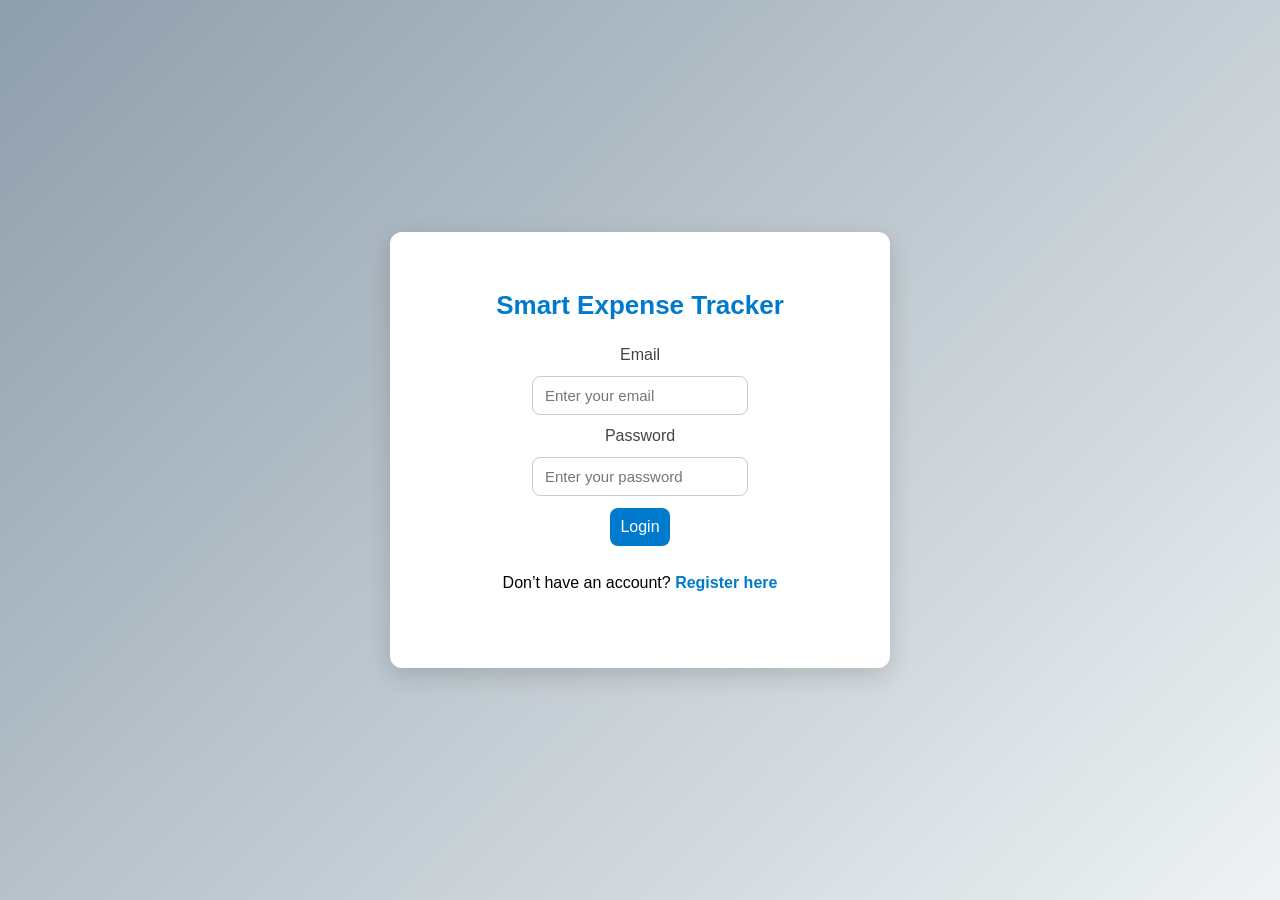
==== frontend/index.html @ 4f6f2b1f "Add completed frontend (dashboard, login, register, charts, and styles)" ====
﻿<!DOCTYPE html>
<html lang="en">
  <head>
    <meta charset="UTF-8" />
    <meta name="viewport" content="width=device-width, initial-scale=1.0" />
    <title>Smart Expense Tracker - Login</title>

    <!-- Link to shared stylesheet for authentication and layout styling -->
    <link rel="stylesheet" href="style.css" />
  </head>

  <body class="auth-body">
    <!-- ================= LOGIN PAGE CONTAINER ================= -->
    <div class="auth-container">
      <!-- App title -->
      <h1>Smart Expense Tracker</h1>

      <!-- ===== LOGIN FORM ===== -->
      <form id="login-form">
        <!-- Email field -->
        <label for="email">Email</label>
        <input 
          type="email" 
          id="email" 
          placeholder="Enter your email" 
          required 
        />

        <!-- Password field -->
        <label for="password">Password</label>
        <input 
          type="password" 
          id="password" 
          placeholder="Enter your password" 
          required 
        />

        <!-- Submit button for login -->
        <button type="submit" class="btn-primary">Login</button>

        <!-- Link to registration page -->
        <p>
          Don’t have an account?
          <a href="register.html" class="link-register">Register here</a>
        </p>
      </form>
    </div>
  </body>
</html>
---- frontend/style.css ----
﻿/* =======================================================
   SMART EXPENSE TRACKER — MAIN STYLESHEET
   Author: Pukar Adhikari (Frontend Developer / Tester)
   Description:
   Defines all visual styles for login, registration,
   dashboard layout, tables, buttons, and responsive design.
======================================================= */

/* ======= GLOBAL STYLES ======= */
/* Set base font, page background gradient, and flex layout */
body {
  font-family: "Segoe UI", Roboto, Helvetica, Arial, sans-serif;
  background: linear-gradient(135deg, #eef2f3, #8e9eab);
  margin: 0;
  padding: 0;
  min-height: 100vh;
  display: flex;
  flex-direction: column;
  align-items: center;
}

/* ======= HEADER ======= */
/* Styles header background, title, and navigation links */
header {
  background-color: #007acc;
  color: white;
  width: 100%;
  padding: 25px 0;
  text-align: center;
  box-shadow: 0 2px 8px rgba(0, 0, 0, 0.15);
}

header h1 {
  margin: 0;
  font-size: 28px;
  letter-spacing: 1px;
}

/* Logout link in header */
header nav a {
  display: inline-block;
  margin-top: 10px;
  color: white;
  text-decoration: none;
  font-weight: bold;
  transition: 0.3s;
}

header nav a:hover {
  color: #ffd166; /* gold hover accent */
}

/* ======= MAIN CONTENT ======= */
/* Core dashboard container */
main {
  background: white;
  width: 90%;
  max-width: 800px;
  margin-top: 40px;
  padding: 30px 40px;
  border-radius: 12px;
  box-shadow: 0 5px 20px rgba(0, 0, 0, 0.1);
}

/* ======= SECTION TITLES ======= */
h2 {
  color: #007acc;
  border-bottom: 2px solid #eee;
  padding-bottom: 8px;
  margin-bottom: 15px;
}

/* ======= FORM ======= */
/* Layout for add expense form */
form {
  display: flex;
  flex-wrap: wrap;
  gap: 10px;
  align-items: center;
  margin-bottom: 20px;
}

/* Input styles for text and numeric fields */
input[type="text"],
input[type="number"] {
  flex: 1;
  min-width: 180px;
  padding: 10px;
  border: 1px solid #ccc;
  border-radius: 8px;
  font-size: 14px;
  transition: 0.2s;
}

/* Focus effect for input fields */
input[type="text"]:focus,
input[type="number"]:focus {
  outline: none;
  border-color: #007acc;
  box-shadow: 0 0 5px rgba(0, 122, 204, 0.5);
}

/* Standard button styles */
button {
  background-color: #007acc;
  color: white;
  border: none;
  padding: 10px 16px;
  border-radius: 8px;
  font-size: 15px;
  cursor: pointer;
  transition: background-color 0.2s;
}

button:hover {
  background-color: #005ea1;
}

/* ======= TABLE ======= */
/* Expense table layout */
table {
  width: 100%;
  border-collapse: collapse;
  margin-top: 15px;
  border: 2px solid #ccc;
  box-shadow: 0 2px 5px rgba(0, 0, 0, 0.05);
}

/* Table header styling */
thead {
  background-color: #007acc;
  color: white;
}

/* Table cells */
th, td {
  padding: 12px 10px;
  text-align: left;
  border: 1px solid #ccc;
  word-wrap: break-word;
  vertical-align: top;
}

/* Zebra striping and hover highlight */
tbody tr:nth-child(even) {
  background-color: #f9f9f9;
}

tbody tr:hover {
  background-color: #e6f2ff;
  transition: 0.2s;
  cursor: pointer;
}

/* ======= TOTAL ROW ======= */
/* Style for table footer showing total */
tfoot {
  background-color: #f1f1f1;
  font-weight: bold;
  font-size: 16px;
  border-top: 3px solid #007acc;
}

tfoot td {
  padding: 14px;
  text-align: right;
  color: #333;
}

/* Column width adjustments */
th:nth-child(1) td:nth-child(1) { width: 45%; }
th:nth-child(2) td:nth-child(2) { width: 25%; }
th:nth-child(3) td:nth-child(3) { width: 30%; }

/* ======= RESPONSIVE DESIGN ======= */
/* Handles various screen sizes down to mobile */

/* Small tablets and mobile adjustments */
@media (max-width: 600px) {
  main { padding: 20px; }
  form { flex-direction: column; align-items: stretch; }
  button { width: 100%; }
}

/* ======= LOGIN / REGISTER PAGE STYLES ======= */
/* Background and layout for authentication pages */
.auth-body {
  background: linear-gradient(135deg, #8e9eab, #eef2f3);
  min-height: 100vh;
  display: flex;
  justify-content: center;
  align-items: center;
  font-family: "Segoe UI", sans-serif;
}

/* Centered card container for login/register */
.auth-container {
  background: white;
  padding: 40px 50px;
  border-radius: 12px;
  box-shadow: 0 8px 25px rgba(0, 0, 0, 0.15);
  width: 100%;
  max-width: 400px;
  text-align: center;
}

/* Form headings */
.auth-container h1 {
  color: #007acc;
  margin-bottom: 25px;
  font-size: 26px;
}

/* Authentication form layout */
.auth-container form {
  display: flex;
  flex-direction: column;
  gap: 12px;
}

.auth-container label {
  text-align: left;
  color: #444;
  font-weight: 500;
}

/* Input fields for login/register */
.auth-container input {
  padding: 10px 12px;
  border: 1px solid #ccc;
  border-radius: 8px;
  font-size: 15px;
  transition: 0.2s;
}

/* Focus effect */
.auth-container input:focus {
  outline: none;
  border-color: #007acc;
  box-shadow: 0 0 5px rgba(0, 122, 204, 0.4);
}

/* Primary button styling */
.btn-primary {
  background-color: #007acc;
  color: white;
  border: none;
  padding: 10px;
  border-radius: 8px;
  cursor: pointer;
  font-size: 16px;
  transition: background 0.2s;
}

.btn-primary:hover { background-color: #005ea1; }

/* Link styling for login/register switch */
.link-register {
  color: #007acc;
  text-decoration: none;
  font-weight: 600;
}

.link-register:hover { text-decoration: underline; }

/* ======= BUTTON STYLES (Edit/Delete/Save) ======= */
.edit-btn {
  background: #ffcc00;
  color: #000;
  border: none;
  padding: 5px 10px;
  border-radius: 4px;
  cursor: pointer;
  font-size: 14px;
  margin-right: 5px;
}

.edit-btn:hover { background: #e6b800; }

.delete-btn {
  background: #ff4d4d;
  color: white;
  border: none;
  padding: 5px 10px;
  border-radius: 4px;
  cursor: pointer;
  font-size: 14px;
}

.delete-btn:hover { background: #d93636; }

/* Inline editing input styling */
.edit-input {
  width: 85%;
  padding: 5px;
  font-size: 14px;
  border: 1px solid #aaa;
  border-radius: 4px;
}

/* Save button override */
.save-btn { background:#4CAF50 !important; color:#fff !important; }

/* Inline input and select for edit mode */
td input, td select {
  width: 90%;
  padding: 5px;
  font-size: 14px;
}

/* Highlight edited row */
tr.editing { background: #fff9c4; }

/* ======= RESPONSIVE BREAKPOINTS ======= */

/* Tablets (below 900px) */
@media (max-width: 900px) {
  main { width: 95%; margin: 20px auto; padding: 15px; }
  h1 { font-size: 22px; }
  h2 { font-size: 18px; }
}

/* Smaller tablets (below 768px) */
@media (max-width: 768px) {
  form {
    flex-direction: column;
    gap: 10px;
    align-items: stretch;
  }

  form input,
  form select,
  form button {
    width: 100%;
    font-size: 16px;
  }

  table { font-size: 15px; }
  th, td { padding: 8px; }
}

/* Phones (below 500px) */
@media (max-width: 500px) {
  header { padding: 12px; }
  header h1 { font-size: 18px; margin-bottom: 5px; }
  nav a { font-size: 14px; }

  main {
    width: 100%;
    padding: 10px;
    box-sizing: border-box;
  }

  form {
    flex-direction: column;
    gap: 6px;
  }

  form input,
  form select {
    width: 100%;
    font-size: 14px;
    padding: 8px;
    border-radius: 6px;
  }

  form button {
    font-size: 15px;
    padding: 10px;
    border-radius: 6px;
  }

  /* Scrollable table for small screens */
  table {
    display: block;
    overflow-x: auto;
    white-space: nowrap;
    font-size: 14px;
    border: 1px solid #ccc;
  }

  th, td { padding: 8px; }

  /* Custom scrollbar for table */
  table::-webkit-scrollbar { height: 6px; }
  table::-webkit-scrollbar-thumb {
    background: #007acc;
    border-radius: 3px;
  }

  /* Compact action buttons */
  .edit-btn, .delete-btn {
    padding: 4px 6px;
    font-size: 13px;
    margin: 0 2px;
  }
}

/* ======= CHART & REPORT STYLES ======= */
/* Section styling for summary or charts */
#summary, #monthly {
  background: #fff;
  padding: 20px;
  border-radius: 10px;
  margin-bottom: 25px;
  box-shadow: 0 3px 6px rgba(0,0,0,0.1);
}

/* Canvas scaling for responsive Chart.js charts */
canvas {
  max-width: 100%;
  margin-top: 10px;
}

/* Secondary button (View Reports) */
.btn-secondary {
  background-color: #00bcd4;
  color: white;
  border: none;
  padding: 10px 16px;
  border-radius: 8px;
  cursor: pointer;
  font-size: 15px;
  transition: background-color 0.2s;
}

.btn-secondary:hover { background-color: #0097a7; }

/* Dropdown for selecting months in reports */
#monthFilter {
  padding: 6px 10px;
  border-radius: 6px;
  border: 1px solid #ccc;
  font-size: 15px;
  margin-left: 10px;
}
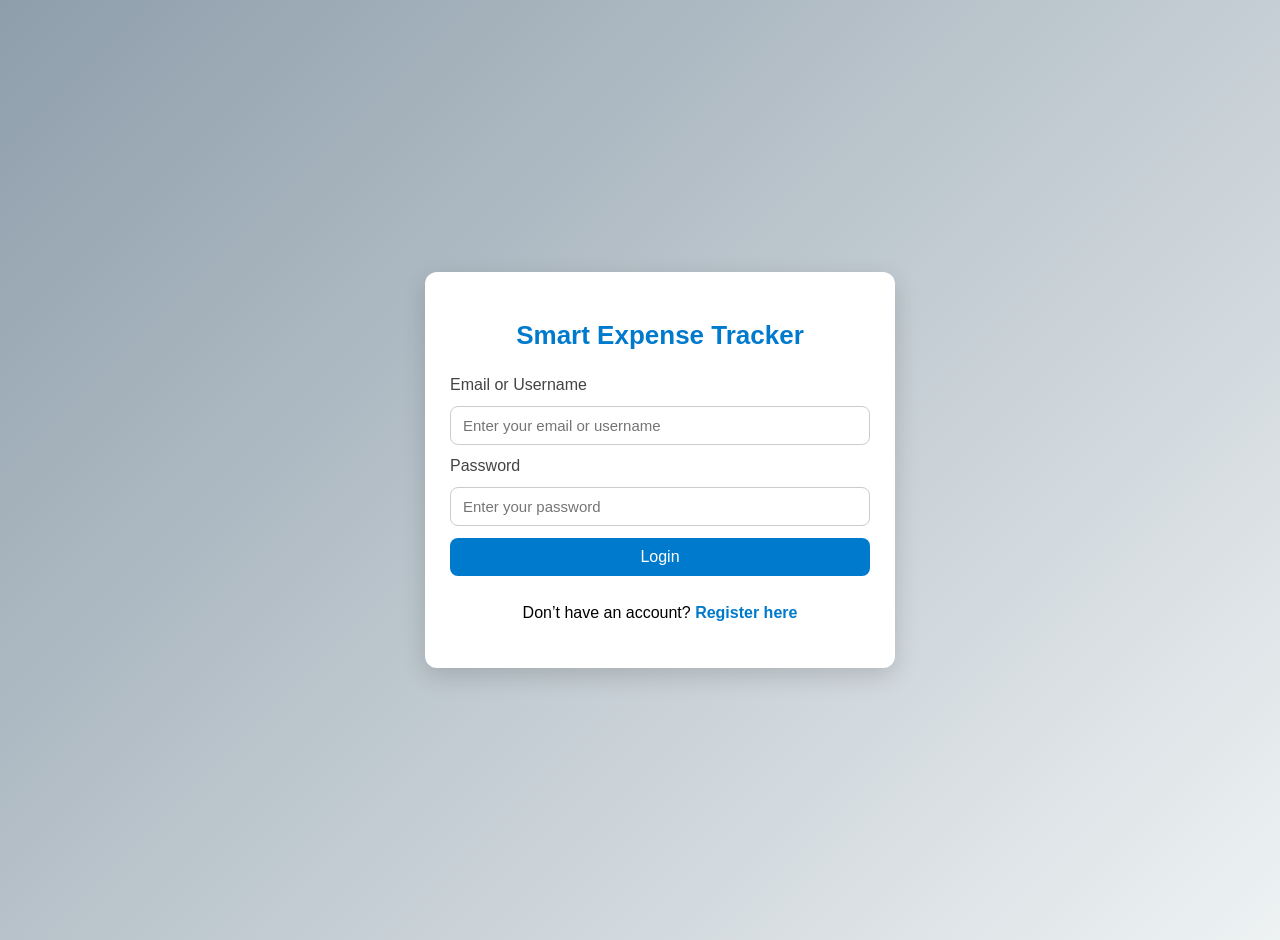
==== commit f30154f4: "# Comprehensive Commit Message ## Title (50 characters max) ``` feat: Production-ready expense track" ====
--- a/frontend/index.html
+++ b/frontend/index.html
@@ -17,12 +17,12 @@
 
       <!-- ===== LOGIN FORM ===== -->
       <form id="login-form">
-        <!-- Email field -->
-        <label for="email">Email</label>
+        <!-- Email/Username field -->
+        <label for="email">Email or Username</label>
         <input 
-          type="email" 
+          type="text" 
           id="email" 
-          placeholder="Enter your email" 
+          placeholder="Enter your email or username" 
           required 
         />
 
@@ -45,5 +45,9 @@
         </p>
       </form>
     </div>
+
+    <!-- Authentication scripts -->
+    <script src="auth.js"></script>
+    <script src="login.js"></script>
   </body>
 </html>
--- a/frontend/style.css
+++ b/frontend/style.css
@@ -14,9 +14,7 @@
   margin: 0;
   padding: 0;
   min-height: 100vh;
-  display: flex;
-  flex-direction: column;
-  align-items: center;
+  width: 100%;
 }
 
 /* ======= HEADER ======= */
@@ -54,10 +52,10 @@
 /* Core dashboard container */
 main {
   background: white;
-  width: 90%;
+  width: 95%;
   max-width: 800px;
-  margin-top: 40px;
-  padding: 30px 40px;
+  margin: 40px auto;
+  padding: 25px 30px;
   border-radius: 12px;
   box-shadow: 0 5px 20px rgba(0, 0, 0, 0.1);
 }
@@ -76,25 +74,37 @@
   display: flex;
   flex-wrap: wrap;
   gap: 10px;
-  align-items: center;
-  margin-bottom: 20px;
 }
 
 /* Input styles for text and numeric fields */
 input[type="text"],
-input[type="number"] {
+input[type="number"],
+input[type="date"],
+select {
   flex: 1;
-  min-width: 180px;
+  min-width: 160px;
   padding: 10px;
   border: 1px solid #ccc;
   border-radius: 8px;
   font-size: 14px;
-  transition: 0.2s;
+}
+
+#expense-form {
+  width: 100%;
+  display: grid;
+  grid-template-columns: repeat(auto-fit, minmax(140px, 1fr));
+  gap: 12px;
+}
+
+#expense-form button {
+  grid-column: span 1;
+  justify-self: end;
+  padding: 12px 25px;
 }
 
 /* Focus effect for input fields */
-input[type="text"]:focus,
-input[type="number"]:focus {
+input:focus,
+select:focus {
   outline: none;
   border-color: #007acc;
   box-shadow: 0 0 5px rgba(0, 122, 204, 0.5);
@@ -109,7 +119,6 @@
   border-radius: 8px;
   font-size: 15px;
   cursor: pointer;
-  transition: background-color 0.2s;
 }
 
 button:hover {
@@ -118,12 +127,15 @@
 
 /* ======= TABLE ======= */
 /* Expense table layout */
+.table-wrapper {
+  overflow-x: auto;
+  width: 100%;
+}
 table {
   width: 100%;
   border-collapse: collapse;
   margin-top: 15px;
   border: 2px solid #ccc;
-  box-shadow: 0 2px 5px rgba(0, 0, 0, 0.05);
 }
 
 /* Table header styling */
@@ -135,7 +147,6 @@
 /* Table cells */
 th, td {
   padding: 12px 10px;
-  text-align: left;
   border: 1px solid #ccc;
   word-wrap: break-word;
   vertical-align: top;
@@ -148,7 +159,6 @@
 
 tbody tr:hover {
   background-color: #e6f2ff;
-  transition: 0.2s;
   cursor: pointer;
 }
 
@@ -167,51 +177,66 @@
   color: #333;
 }
 
-/* Column width adjustments */
-th:nth-child(1) td:nth-child(1) { width: 45%; }
-th:nth-child(2) td:nth-child(2) { width: 25%; }
-th:nth-child(3) td:nth-child(3) { width: 30%; }
-
-/* ======= RESPONSIVE DESIGN ======= */
-/* Handles various screen sizes down to mobile */
-
-/* Small tablets and mobile adjustments */
-@media (max-width: 600px) {
-  main { padding: 20px; }
-  form { flex-direction: column; align-items: stretch; }
-  button { width: 100%; }
-}
-
-/* ======= LOGIN / REGISTER PAGE STYLES ======= */
-/* Background and layout for authentication pages */
+/* ======= EDIT / DELETE BUTTONS ======= */
+
+.edit-btn {
+  background: #ffcc00;
+  color: #000;
+  padding: 5px 10px;
+  border-radius: 4px;
+  cursor: pointer;
+  font-size: 14px;
+  margin-right: 5px;
+}
+
+.edit-btn:hover {
+  background: #d8b100;
+}
+
+.delete-btn {
+  background: #ff4d4d;
+  color: white;
+  padding: 5px 10px;
+  border-radius: 4px;
+  cursor: pointer;
+  font-size: 14px;
+}
+
+.delete-btn:hover {
+  background: #d93636;
+}
+
+.save-btn {
+  background: #4caf50 !important;
+  color: #fff !important;
+}
+
+/* ======= AUTH PAGES (Login / Register) ======= */
+
 .auth-body {
   background: linear-gradient(135deg, #8e9eab, #eef2f3);
   min-height: 100vh;
   display: flex;
   justify-content: center;
   align-items: center;
-  font-family: "Segoe UI", sans-serif;
-}
-
-/* Centered card container for login/register */
+  padding: 20px;
+}
+
 .auth-container {
   background: white;
-  padding: 40px 50px;
+  padding: 30px 25px;
   border-radius: 12px;
   box-shadow: 0 8px 25px rgba(0, 0, 0, 0.15);
-  width: 100%;
-  max-width: 400px;
+  width: min(95%, 420px);
   text-align: center;
 }
 
-/* Form headings */
 .auth-container h1 {
   color: #007acc;
   margin-bottom: 25px;
   font-size: 26px;
 }
 
-/* Authentication form layout */
 .auth-container form {
   display: flex;
   flex-direction: column;
@@ -224,213 +249,122 @@
   font-weight: 500;
 }
 
-/* Input fields for login/register */
 .auth-container input {
   padding: 10px 12px;
   border: 1px solid #ccc;
   border-radius: 8px;
   font-size: 15px;
-  transition: 0.2s;
-}
-
-/* Focus effect */
+}
+
 .auth-container input:focus {
-  outline: none;
   border-color: #007acc;
   box-shadow: 0 0 5px rgba(0, 122, 204, 0.4);
 }
 
-/* Primary button styling */
 .btn-primary {
   background-color: #007acc;
-  color: white;
-  border: none;
   padding: 10px;
   border-radius: 8px;
-  cursor: pointer;
   font-size: 16px;
-  transition: background 0.2s;
-}
-
-.btn-primary:hover { background-color: #005ea1; }
-
-/* Link styling for login/register switch */
+  cursor: pointer;
+}
+
+.btn-primary:hover {
+  background-color: #005ea1;
+}
+
 .link-register {
   color: #007acc;
+  font-weight: 600;
   text-decoration: none;
-  font-weight: 600;
-}
-
-.link-register:hover { text-decoration: underline; }
-
-/* ======= BUTTON STYLES (Edit/Delete/Save) ======= */
-.edit-btn {
-  background: #ffcc00;
-  color: #000;
-  border: none;
-  padding: 5px 10px;
-  border-radius: 4px;
-  cursor: pointer;
-  font-size: 14px;
-  margin-right: 5px;
-}
-
-.edit-btn:hover { background: #e6b800; }
-
-.delete-btn {
-  background: #ff4d4d;
-  color: white;
-  border: none;
-  padding: 5px 10px;
-  border-radius: 4px;
-  cursor: pointer;
-  font-size: 14px;
-}
-
-.delete-btn:hover { background: #d93636; }
-
-/* Inline editing input styling */
-.edit-input {
-  width: 85%;
-  padding: 5px;
-  font-size: 14px;
-  border: 1px solid #aaa;
-  border-radius: 4px;
-}
-
-/* Save button override */
-.save-btn { background:#4CAF50 !important; color:#fff !important; }
-
-/* Inline input and select for edit mode */
-td input, td select {
-  width: 90%;
-  padding: 5px;
-  font-size: 14px;
-}
-
-/* Highlight edited row */
-tr.editing { background: #fff9c4; }
-
-/* ======= RESPONSIVE BREAKPOINTS ======= */
-
-/* Tablets (below 900px) */
-@media (max-width: 900px) {
-  main { width: 95%; margin: 20px auto; padding: 15px; }
-  h1 { font-size: 22px; }
-  h2 { font-size: 18px; }
-}
-
-/* Smaller tablets (below 768px) */
-@media (max-width: 768px) {
-  form {
-    flex-direction: column;
-    gap: 10px;
-    align-items: stretch;
-  }
-
-  form input,
-  form select,
-  form button {
-    width: 100%;
-    font-size: 16px;
-  }
-
-  table { font-size: 15px; }
-  th, td { padding: 8px; }
-}
-
-/* Phones (below 500px) */
-@media (max-width: 500px) {
-  header { padding: 12px; }
-  header h1 { font-size: 18px; margin-bottom: 5px; }
-  nav a { font-size: 14px; }
-
-  main {
-    width: 100%;
-    padding: 10px;
-    box-sizing: border-box;
-  }
-
-  form {
-    flex-direction: column;
-    gap: 6px;
-  }
-
-  form input,
-  form select {
-    width: 100%;
-    font-size: 14px;
-    padding: 8px;
-    border-radius: 6px;
-  }
-
-  form button {
-    font-size: 15px;
-    padding: 10px;
-    border-radius: 6px;
-  }
-
-  /* Scrollable table for small screens */
-  table {
-    display: block;
-    overflow-x: auto;
-    white-space: nowrap;
-    font-size: 14px;
-    border: 1px solid #ccc;
-  }
-
-  th, td { padding: 8px; }
-
-  /* Custom scrollbar for table */
-  table::-webkit-scrollbar { height: 6px; }
-  table::-webkit-scrollbar-thumb {
-    background: #007acc;
-    border-radius: 3px;
-  }
-
-  /* Compact action buttons */
-  .edit-btn, .delete-btn {
-    padding: 4px 6px;
-    font-size: 13px;
-    margin: 0 2px;
-  }
-}
-
-/* ======= CHART & REPORT STYLES ======= */
-/* Section styling for summary or charts */
-#summary, #monthly {
+}
+
+.link-register:hover {
+  text-decoration: underline;
+}
+
+/* ======= SECONDARY BUTTON ======= */
+
+.btn-secondary {
+  background-color: #00bcd4;
+  color: white;
+  padding: 10px 16px;
+  border-radius: 8px;
+  cursor: pointer;
+  font-size: 15px;
+}
+
+.btn-secondary:hover {
+  background-color: #0097a7;
+}
+
+/* ======= CHART SECTION ======= */
+
+#summary,
+#monthly {
   background: #fff;
   padding: 20px;
   border-radius: 10px;
   margin-bottom: 25px;
-  box-shadow: 0 3px 6px rgba(0,0,0,0.1);
-}
-
-/* Canvas scaling for responsive Chart.js charts */
+  box-shadow: 0 3px 6px rgba(0, 0, 0, 0.1);
+}
+
 canvas {
   max-width: 100%;
   margin-top: 10px;
 }
 
-/* Secondary button (View Reports) */
-.btn-secondary {
-  background-color: #00bcd4;
-  color: white;
-  border: none;
-  padding: 10px 16px;
-  border-radius: 8px;
-  cursor: pointer;
-  font-size: 15px;
-  transition: background-color 0.2s;
-}
-
-.btn-secondary:hover { background-color: #0097a7; }
-
-/* Dropdown for selecting months in reports */
-#monthFilter {
-  padding: 6px 10px;
-  border-radius: 6px;
-  border: 1px solid #ccc;
-  font-size: 15px;
-  margin-left: 10px;
-}
+/* ======= RESPONSIVE BREAKPOINTS ======= */
+
+@media (max-width: 768px) {
+  form {
+    flex-direction: column;
+  }
+
+  table {
+    font-size: 14px;
+  }
+}
+
+@media (max-width: 500px) {
+  header h1 {
+    font-size: 20px;
+  }
+
+  main {
+    width: 100%;
+    padding: 15px;
+  }
+
+  .auth-container {
+    padding: 20px;
+  }
+
+  .edit-btn,
+  .delete-btn {
+    padding: 4px 6px;
+    font-size: 12px;
+  }
+
+  .table-wrapper {
+    overflow-x: auto;
+  }
+}
+@media (max-width: 480px) {
+  main {
+    width: 92%;
+    padding: 15px 18px; /*  less edge-to-edge */
+  }
+
+  #expense-form input,
+  #expense-form select {
+    flex: 1 1 100%; /*  inputs full line on mobile */
+  }
+
+  #expense-form button {
+    grid-column: 1 / -1;
+    width: 100%;     /*  button full width on mobile */
+    margin-left: 0;  
+    justify-self: center;
+  }
+}
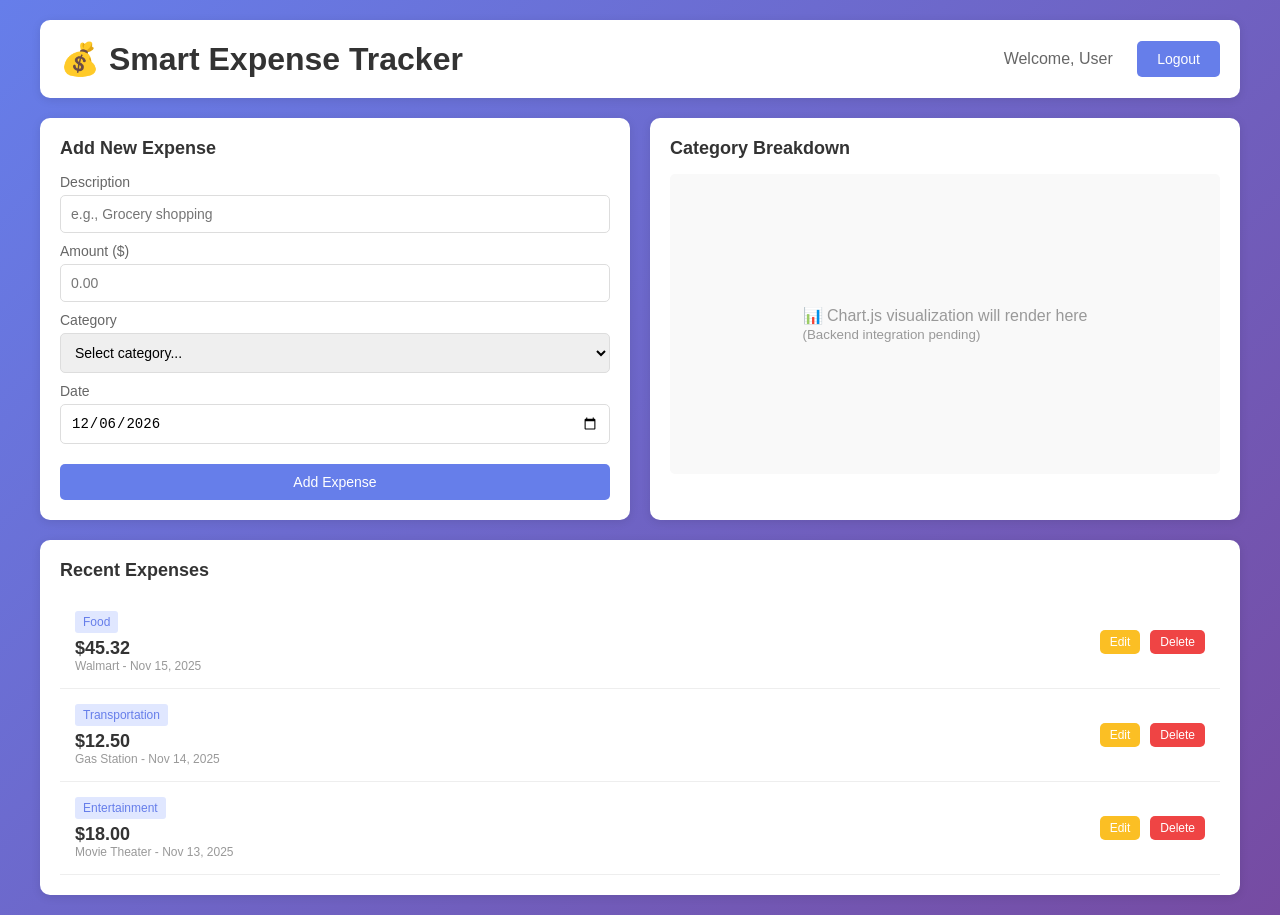
==== commit f8efe1fc: "Frontend: Update dashboard interface" ====
--- a/frontend/index.html
+++ b/frontend/index.html
@@ -1,53 +1,316 @@
-﻿<!DOCTYPE html>
+<!DOCTYPE html>
 <html lang="en">
-  <head>
-    <meta charset="UTF-8" />
-    <meta name="viewport" content="width=device-width, initial-scale=1.0" />
-    <title>Smart Expense Tracker - Login</title>
-
-    <!-- Link to shared stylesheet for authentication and layout styling -->
-    <link rel="stylesheet" href="style.css" />
-  </head>
-
-  <body class="auth-body">
-    <!-- ================= LOGIN PAGE CONTAINER ================= -->
-    <div class="auth-container">
-      <!-- App title -->
-      <h1>Smart Expense Tracker</h1>
-
-      <!-- ===== LOGIN FORM ===== -->
-      <form id="login-form">
-        <!-- Email/Username field -->
-        <label for="email">Email or Username</label>
-        <input 
-          type="text" 
-          id="email" 
-          placeholder="Enter your email or username" 
-          required 
-        />
-
-        <!-- Password field -->
-        <label for="password">Password</label>
-        <input 
-          type="password" 
-          id="password" 
-          placeholder="Enter your password" 
-          required 
-        />
-
-        <!-- Submit button for login -->
-        <button type="submit" class="btn-primary">Login</button>
-
-        <!-- Link to registration page -->
-        <p>
-          Don’t have an account?
-          <a href="register.html" class="link-register">Register here</a>
-        </p>
-      </form>
+<head>
+    <meta charset="UTF-8">
+    <meta name="viewport" content="width=device-width, initial-scale=1.0">
+    <title>Smart Expense Tracker - Dashboard</title>
+    <style>
+        * {
+            margin: 0;
+            padding: 0;
+            box-sizing: border-box;
+        }
+        
+        body {
+            font-family: 'Segoe UI', Tahoma, Geneva, Verdana, sans-serif;
+            background: linear-gradient(135deg, #667eea 0%, #764ba2 100%);
+            min-height: 100vh;
+            padding: 20px;
+        }
+        
+        .container {
+            max-width: 1200px;
+            margin: 0 auto;
+        }
+        
+        header {
+            background: white;
+            padding: 20px;
+            border-radius: 10px;
+            box-shadow: 0 2px 10px rgba(0,0,0,0.1);
+            margin-bottom: 20px;
+            display: flex;
+            justify-content: space-between;
+            align-items: center;
+        }
+        
+        h1 {
+            color: #333;
+        }
+        
+        .btn {
+            background: #667eea;
+            color: white;
+            border: none;
+            padding: 10px 20px;
+            border-radius: 5px;
+            cursor: pointer;
+            font-size: 14px;
+        }
+        
+        .btn:hover {
+            background: #5568d3;
+        }
+        
+        .dashboard {
+            display: grid;
+            grid-template-columns: 1fr 1fr;
+            gap: 20px;
+            margin-bottom: 20px;
+        }
+        
+        .card {
+            background: white;
+            padding: 20px;
+            border-radius: 10px;
+            box-shadow: 0 2px 10px rgba(0,0,0,0.1);
+        }
+        
+        .card h2 {
+            color: #333;
+            margin-bottom: 15px;
+            font-size: 18px;
+        }
+        
+        .expense-form {
+            display: grid;
+            gap: 10px;
+        }
+        
+        .form-group {
+            display: flex;
+            flex-direction: column;
+        }
+        
+        label {
+            margin-bottom: 5px;
+            color: #666;
+            font-size: 14px;
+        }
+        
+        input, select {
+            padding: 10px;
+            border: 1px solid #ddd;
+            border-radius: 5px;
+            font-size: 14px;
+        }
+        
+        .expense-list {
+            max-height: 400px;
+            overflow-y: auto;
+        }
+        
+        .expense-item {
+            display: flex;
+            justify-content: space-between;
+            align-items: center;
+            padding: 15px;
+            border-bottom: 1px solid #eee;
+        }
+        
+        .expense-item:hover {
+            background: #f9f9f9;
+        }
+        
+        .expense-info {
+            flex: 1;
+        }
+        
+        .expense-category {
+            display: inline-block;
+            padding: 4px 8px;
+            background: #e0e7ff;
+            color: #667eea;
+            border-radius: 3px;
+            font-size: 12px;
+            margin-bottom: 5px;
+        }
+        
+        .expense-amount {
+            font-size: 18px;
+            font-weight: bold;
+            color: #333;
+        }
+        
+        .expense-date {
+            color: #999;
+            font-size: 12px;
+        }
+        
+        .expense-actions {
+            display: flex;
+            gap: 10px;
+        }
+        
+        .btn-small {
+            padding: 5px 10px;
+            font-size: 12px;
+        }
+        
+        .btn-edit {
+            background: #fbbf24;
+        }
+        
+        .btn-delete {
+            background: #ef4444;
+        }
+        
+        .chart-placeholder {
+            height: 300px;
+            background: #f9f9f9;
+            border-radius: 5px;
+            display: flex;
+            align-items: center;
+            justify-content: center;
+            color: #999;
+        }
+        
+        @media (max-width: 768px) {
+            .dashboard {
+                grid-template-columns: 1fr;
+            }
+        }
+    </style>
+</head>
+<body>
+    <div class="container">
+        <header>
+            <h1>💰 Smart Expense Tracker</h1>
+            <div>
+                <span style="margin-right: 20px; color: #666;">Welcome, User</span>
+                <button class="btn">Logout</button>
+            </div>
+        </header>
+        
+        <div class="dashboard">
+            <div class="card">
+                <h2>Add New Expense</h2>
+                <form class="expense-form" id="expenseForm">
+                    <div class="form-group">
+                        <label for="description">Description</label>
+                        <input type="text" id="description" placeholder="e.g., Grocery shopping" required>
+                    </div>
+                    <div class="form-group">
+                        <label for="amount">Amount ($)</label>
+                        <input type="number" id="amount" step="0.01" placeholder="0.00" required>
+                    </div>
+                    <div class="form-group">
+                        <label for="category">Category</label>
+                        <select id="category" required>
+                            <option value="">Select category...</option>
+                            <option value="Food">🍔 Food</option>
+                            <option value="Transportation">🚗 Transportation</option>
+                            <option value="Housing">🏠 Housing</option>
+                            <option value="Entertainment">🎬 Entertainment</option>
+                            <option value="Other">📦 Other</option>
+                        </select>
+                    </div>
+                    <div class="form-group">
+                        <label for="date">Date</label>
+                        <input type="date" id="date" required>
+                    </div>
+                    <button type="submit" class="btn" style="margin-top: 10px;">Add Expense</button>
+                </form>
+            </div>
+            
+            <div class="card">
+                <h2>Category Breakdown</h2>
+                <div class="chart-placeholder">
+                    <div>📊 Chart.js visualization will render here<br><small>(Backend integration pending)</small></div>
+                </div>
+            </div>
+        </div>
+        
+        <div class="card">
+            <h2>Recent Expenses</h2>
+            <div class="expense-list" id="expenseList">
+                <div class="expense-item">
+                    <div class="expense-info">
+                        <span class="expense-category">Food</span>
+                        <div class="expense-amount">$45.32</div>
+                        <div class="expense-date">Walmart - Nov 15, 2025</div>
+                    </div>
+                    <div class="expense-actions">
+                        <button class="btn btn-small btn-edit">Edit</button>
+                        <button class="btn btn-small btn-delete">Delete</button>
+                    </div>
+                </div>
+                <div class="expense-item">
+                    <div class="expense-info">
+                        <span class="expense-category">Transportation</span>
+                        <div class="expense-amount">$12.50</div>
+                        <div class="expense-date">Gas Station - Nov 14, 2025</div>
+                    </div>
+                    <div class="expense-actions">
+                        <button class="btn btn-small btn-edit">Edit</button>
+                        <button class="btn btn-small btn-delete">Delete</button>
+                    </div>
+                </div>
+                <div class="expense-item">
+                    <div class="expense-info">
+                        <span class="expense-category">Entertainment</span>
+                        <div class="expense-amount">$18.00</div>
+                        <div class="expense-date">Movie Theater - Nov 13, 2025</div>
+                    </div>
+                    <div class="expense-actions">
+                        <button class="btn btn-small btn-edit">Edit</button>
+                        <button class="btn btn-small btn-delete">Delete</button>
+                    </div>
+                </div>
+            </div>
+        </div>
     </div>
-
-    <!-- Authentication scripts -->
-    <script src="auth.js"></script>
-    <script src="login.js"></script>
-  </body>
+    
+    <script>
+        // Set today's date as default
+        document.getElementById('date').valueAsDate = new Date();
+        
+        // Handle form submission (will integrate with backend API later)
+        document.getElementById('expenseForm').addEventListener('submit', function(e) {
+            e.preventDefault();
+            
+            const description = document.getElementById('description').value;
+            const amount = document.getElementById('amount').value;
+            const category = document.getElementById('category').value;
+            const date = document.getElementById('date').value;
+            
+            // Create new expense item
+            const expenseItem = document.createElement('div');
+            expenseItem.className = 'expense-item';
+            expenseItem.innerHTML = `
+                <div class="expense-info">
+                    <span class="expense-category">${category}</span>
+                    <div class="expense-amount">$${parseFloat(amount).toFixed(2)}</div>
+                    <div class="expense-date">${description} - ${new Date(date).toLocaleDateString('en-US', { month: 'short', day: 'numeric', year: 'numeric' })}</div>
+                </div>
+                <div class="expense-actions">
+                    <button class="btn btn-small btn-edit">Edit</button>
+                    <button class="btn btn-small btn-delete">Delete</button>
+                </div>
+            `;
+            
+            // Add to list
+            const expenseList = document.getElementById('expenseList');
+            expenseList.insertBefore(expenseItem, expenseList.firstChild);
+            
+            // Reset form
+            this.reset();
+            document.getElementById('date').valueAsDate = new Date();
+            
+            alert('Expense added! (Backend API integration in progress)');
+        });
+        
+        // Handle edit/delete (placeholder)
+        document.addEventListener('click', function(e) {
+            if (e.target.classList.contains('btn-edit')) {
+                alert('Edit functionality will connect to backend API');
+            }
+            if (e.target.classList.contains('btn-delete')) {
+                if (confirm('Delete this expense?')) {
+                    e.target.closest('.expense-item').remove();
+                }
+            }
+        });
+    </script>
+</body>
 </html>
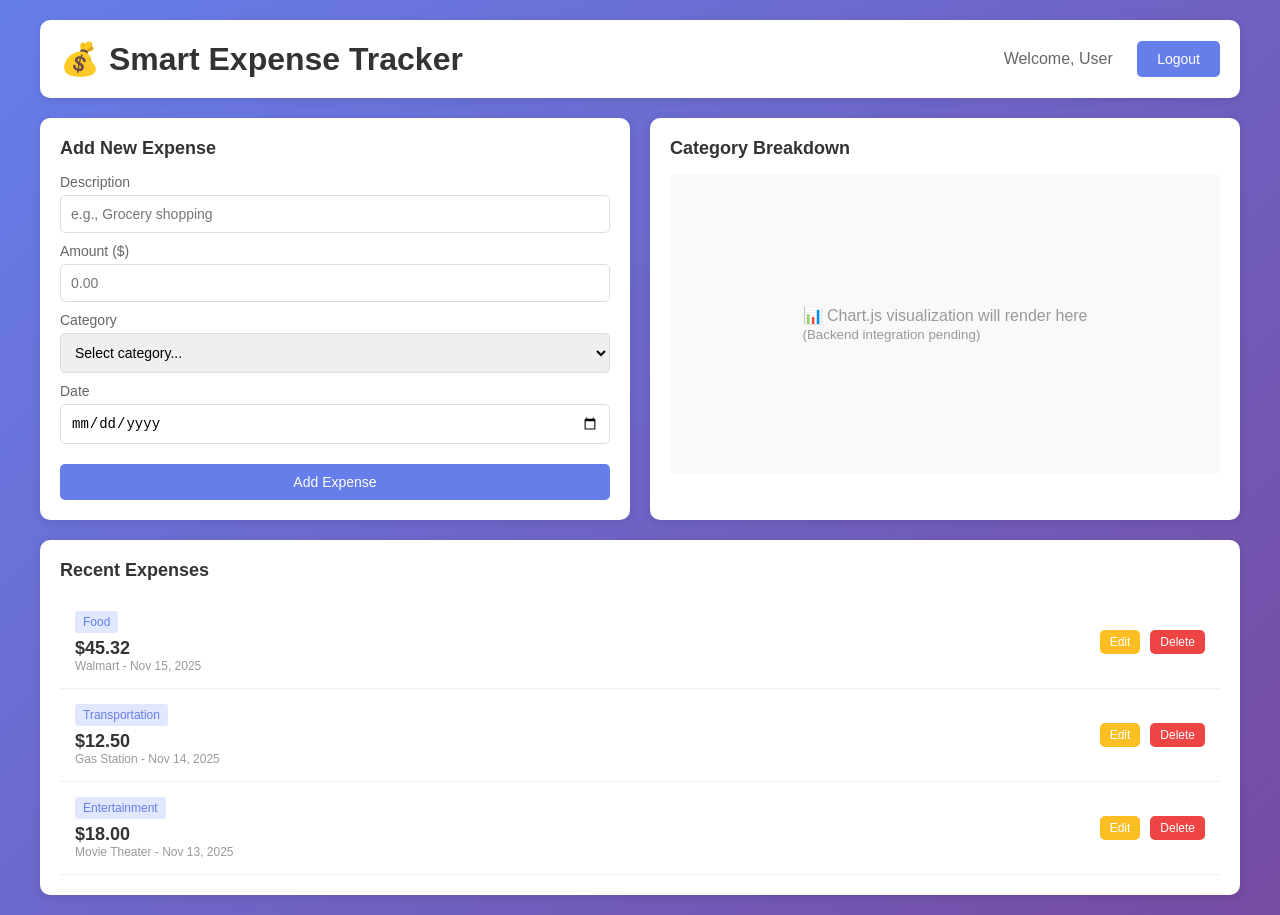
==== commit 6a2d3948: "Merge branch 'frontend-pukar'" ====
--- a/frontend/index.html
+++ b/frontend/index.html
@@ -260,57 +260,5 @@
             </div>
         </div>
     </div>
-    
-    <script>
-        // Set today's date as default
-        document.getElementById('date').valueAsDate = new Date();
-        
-        // Handle form submission (will integrate with backend API later)
-        document.getElementById('expenseForm').addEventListener('submit', function(e) {
-            e.preventDefault();
-            
-            const description = document.getElementById('description').value;
-            const amount = document.getElementById('amount').value;
-            const category = document.getElementById('category').value;
-            const date = document.getElementById('date').value;
-            
-            // Create new expense item
-            const expenseItem = document.createElement('div');
-            expenseItem.className = 'expense-item';
-            expenseItem.innerHTML = `
-                <div class="expense-info">
-                    <span class="expense-category">${category}</span>
-                    <div class="expense-amount">$${parseFloat(amount).toFixed(2)}</div>
-                    <div class="expense-date">${description} - ${new Date(date).toLocaleDateString('en-US', { month: 'short', day: 'numeric', year: 'numeric' })}</div>
-                </div>
-                <div class="expense-actions">
-                    <button class="btn btn-small btn-edit">Edit</button>
-                    <button class="btn btn-small btn-delete">Delete</button>
-                </div>
-            `;
-            
-            // Add to list
-            const expenseList = document.getElementById('expenseList');
-            expenseList.insertBefore(expenseItem, expenseList.firstChild);
-            
-            // Reset form
-            this.reset();
-            document.getElementById('date').valueAsDate = new Date();
-            
-            alert('Expense added! (Backend API integration in progress)');
-        });
-        
-        // Handle edit/delete (placeholder)
-        document.addEventListener('click', function(e) {
-            if (e.target.classList.contains('btn-edit')) {
-                alert('Edit functionality will connect to backend API');
-            }
-            if (e.target.classList.contains('btn-delete')) {
-                if (confirm('Delete this expense?')) {
-                    e.target.closest('.expense-item').remove();
-                }
-            }
-        });
-    </script>
-</body>
+  </body>
 </html>
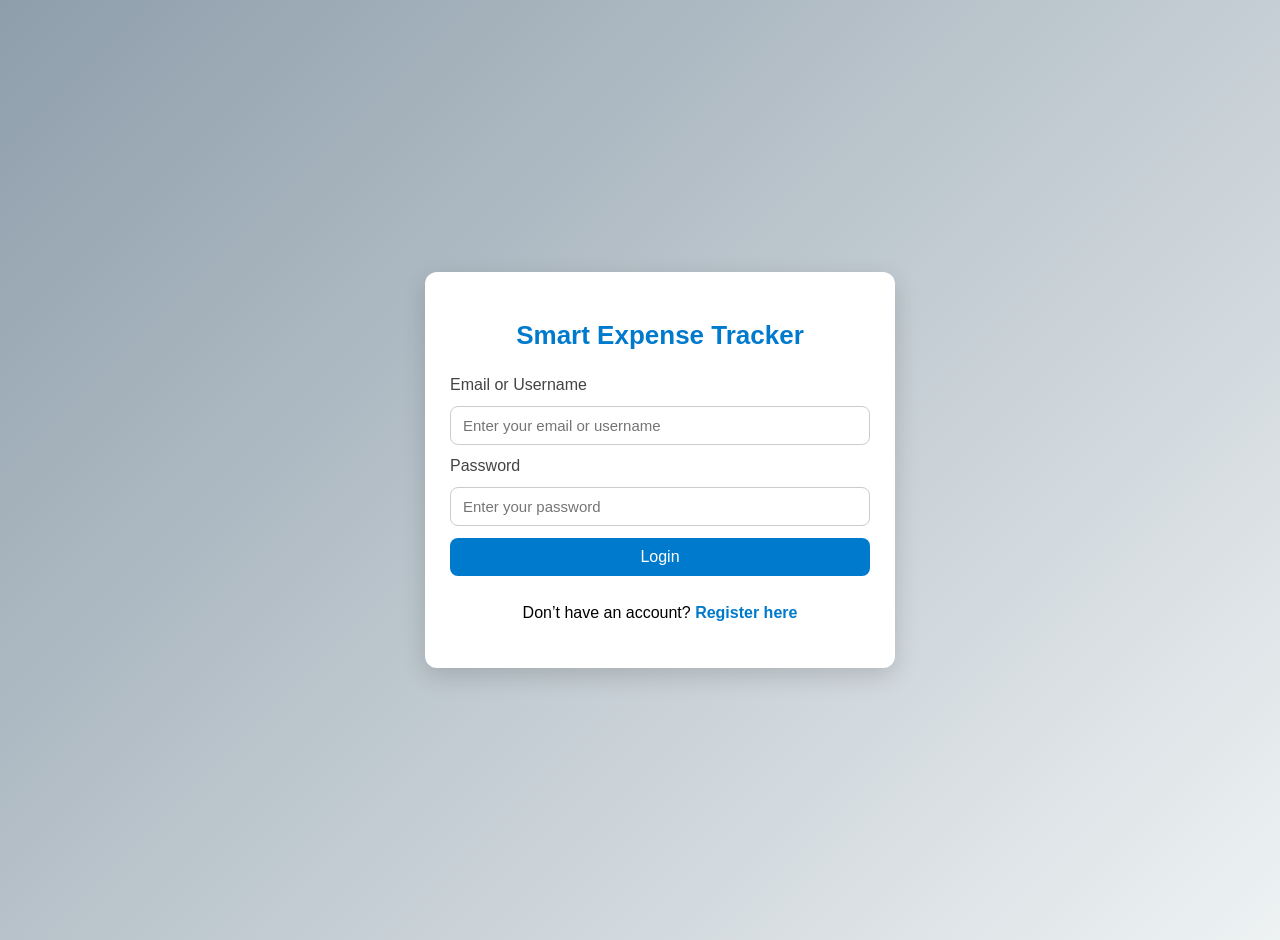
==== commit 380a578c: "Revert index.html to restore login page - my standalone dashboard broke auth flow" ====
--- a/frontend/index.html
+++ b/frontend/index.html
@@ -1,264 +1,53 @@
-<!DOCTYPE html>
+﻿<!DOCTYPE html>
 <html lang="en">
-<head>
-    <meta charset="UTF-8">
-    <meta name="viewport" content="width=device-width, initial-scale=1.0">
-    <title>Smart Expense Tracker - Dashboard</title>
-    <style>
-        * {
-            margin: 0;
-            padding: 0;
-            box-sizing: border-box;
-        }
-        
-        body {
-            font-family: 'Segoe UI', Tahoma, Geneva, Verdana, sans-serif;
-            background: linear-gradient(135deg, #667eea 0%, #764ba2 100%);
-            min-height: 100vh;
-            padding: 20px;
-        }
-        
-        .container {
-            max-width: 1200px;
-            margin: 0 auto;
-        }
-        
-        header {
-            background: white;
-            padding: 20px;
-            border-radius: 10px;
-            box-shadow: 0 2px 10px rgba(0,0,0,0.1);
-            margin-bottom: 20px;
-            display: flex;
-            justify-content: space-between;
-            align-items: center;
-        }
-        
-        h1 {
-            color: #333;
-        }
-        
-        .btn {
-            background: #667eea;
-            color: white;
-            border: none;
-            padding: 10px 20px;
-            border-radius: 5px;
-            cursor: pointer;
-            font-size: 14px;
-        }
-        
-        .btn:hover {
-            background: #5568d3;
-        }
-        
-        .dashboard {
-            display: grid;
-            grid-template-columns: 1fr 1fr;
-            gap: 20px;
-            margin-bottom: 20px;
-        }
-        
-        .card {
-            background: white;
-            padding: 20px;
-            border-radius: 10px;
-            box-shadow: 0 2px 10px rgba(0,0,0,0.1);
-        }
-        
-        .card h2 {
-            color: #333;
-            margin-bottom: 15px;
-            font-size: 18px;
-        }
-        
-        .expense-form {
-            display: grid;
-            gap: 10px;
-        }
-        
-        .form-group {
-            display: flex;
-            flex-direction: column;
-        }
-        
-        label {
-            margin-bottom: 5px;
-            color: #666;
-            font-size: 14px;
-        }
-        
-        input, select {
-            padding: 10px;
-            border: 1px solid #ddd;
-            border-radius: 5px;
-            font-size: 14px;
-        }
-        
-        .expense-list {
-            max-height: 400px;
-            overflow-y: auto;
-        }
-        
-        .expense-item {
-            display: flex;
-            justify-content: space-between;
-            align-items: center;
-            padding: 15px;
-            border-bottom: 1px solid #eee;
-        }
-        
-        .expense-item:hover {
-            background: #f9f9f9;
-        }
-        
-        .expense-info {
-            flex: 1;
-        }
-        
-        .expense-category {
-            display: inline-block;
-            padding: 4px 8px;
-            background: #e0e7ff;
-            color: #667eea;
-            border-radius: 3px;
-            font-size: 12px;
-            margin-bottom: 5px;
-        }
-        
-        .expense-amount {
-            font-size: 18px;
-            font-weight: bold;
-            color: #333;
-        }
-        
-        .expense-date {
-            color: #999;
-            font-size: 12px;
-        }
-        
-        .expense-actions {
-            display: flex;
-            gap: 10px;
-        }
-        
-        .btn-small {
-            padding: 5px 10px;
-            font-size: 12px;
-        }
-        
-        .btn-edit {
-            background: #fbbf24;
-        }
-        
-        .btn-delete {
-            background: #ef4444;
-        }
-        
-        .chart-placeholder {
-            height: 300px;
-            background: #f9f9f9;
-            border-radius: 5px;
-            display: flex;
-            align-items: center;
-            justify-content: center;
-            color: #999;
-        }
-        
-        @media (max-width: 768px) {
-            .dashboard {
-                grid-template-columns: 1fr;
-            }
-        }
-    </style>
-</head>
-<body>
-    <div class="container">
-        <header>
-            <h1>💰 Smart Expense Tracker</h1>
-            <div>
-                <span style="margin-right: 20px; color: #666;">Welcome, User</span>
-                <button class="btn">Logout</button>
-            </div>
-        </header>
-        
-        <div class="dashboard">
-            <div class="card">
-                <h2>Add New Expense</h2>
-                <form class="expense-form" id="expenseForm">
-                    <div class="form-group">
-                        <label for="description">Description</label>
-                        <input type="text" id="description" placeholder="e.g., Grocery shopping" required>
-                    </div>
-                    <div class="form-group">
-                        <label for="amount">Amount ($)</label>
-                        <input type="number" id="amount" step="0.01" placeholder="0.00" required>
-                    </div>
-                    <div class="form-group">
-                        <label for="category">Category</label>
-                        <select id="category" required>
-                            <option value="">Select category...</option>
-                            <option value="Food">🍔 Food</option>
-                            <option value="Transportation">🚗 Transportation</option>
-                            <option value="Housing">🏠 Housing</option>
-                            <option value="Entertainment">🎬 Entertainment</option>
-                            <option value="Other">📦 Other</option>
-                        </select>
-                    </div>
-                    <div class="form-group">
-                        <label for="date">Date</label>
-                        <input type="date" id="date" required>
-                    </div>
-                    <button type="submit" class="btn" style="margin-top: 10px;">Add Expense</button>
-                </form>
-            </div>
-            
-            <div class="card">
-                <h2>Category Breakdown</h2>
-                <div class="chart-placeholder">
-                    <div>📊 Chart.js visualization will render here<br><small>(Backend integration pending)</small></div>
-                </div>
-            </div>
-        </div>
-        
-        <div class="card">
-            <h2>Recent Expenses</h2>
-            <div class="expense-list" id="expenseList">
-                <div class="expense-item">
-                    <div class="expense-info">
-                        <span class="expense-category">Food</span>
-                        <div class="expense-amount">$45.32</div>
-                        <div class="expense-date">Walmart - Nov 15, 2025</div>
-                    </div>
-                    <div class="expense-actions">
-                        <button class="btn btn-small btn-edit">Edit</button>
-                        <button class="btn btn-small btn-delete">Delete</button>
-                    </div>
-                </div>
-                <div class="expense-item">
-                    <div class="expense-info">
-                        <span class="expense-category">Transportation</span>
-                        <div class="expense-amount">$12.50</div>
-                        <div class="expense-date">Gas Station - Nov 14, 2025</div>
-                    </div>
-                    <div class="expense-actions">
-                        <button class="btn btn-small btn-edit">Edit</button>
-                        <button class="btn btn-small btn-delete">Delete</button>
-                    </div>
-                </div>
-                <div class="expense-item">
-                    <div class="expense-info">
-                        <span class="expense-category">Entertainment</span>
-                        <div class="expense-amount">$18.00</div>
-                        <div class="expense-date">Movie Theater - Nov 13, 2025</div>
-                    </div>
-                    <div class="expense-actions">
-                        <button class="btn btn-small btn-edit">Edit</button>
-                        <button class="btn btn-small btn-delete">Delete</button>
-                    </div>
-                </div>
-            </div>
-        </div>
+  <head>
+    <meta charset="UTF-8" />
+    <meta name="viewport" content="width=device-width, initial-scale=1.0" />
+    <title>Smart Expense Tracker - Login</title>
+
+    <!-- Link to shared stylesheet for authentication and layout styling -->
+    <link rel="stylesheet" href="style.css" />
+  </head>
+
+  <body class="auth-body">
+    <!-- ================= LOGIN PAGE CONTAINER ================= -->
+    <div class="auth-container">
+      <!-- App title -->
+      <h1>Smart Expense Tracker</h1>
+
+      <!-- ===== LOGIN FORM ===== -->
+      <form id="login-form">
+        <!-- Email/Username field -->
+        <label for="email">Email or Username</label>
+        <input 
+          type="text" 
+          id="email" 
+          placeholder="Enter your email or username" 
+          required 
+        />
+
+        <!-- Password field -->
+        <label for="password">Password</label>
+        <input 
+          type="password" 
+          id="password" 
+          placeholder="Enter your password" 
+          required 
+        />
+
+        <!-- Submit button for login -->
+        <button type="submit" class="btn-primary">Login</button>
+
+        <!-- Link to registration page -->
+        <p>
+          Don’t have an account?
+          <a href="register.html" class="link-register">Register here</a>
+        </p>
+      </form>
     </div>
+
+    <!-- Authentication scripts -->
+    <script src="auth.js"></script>
+    <script src="login.js"></script>
   </body>
 </html>
--- a/frontend/style.css
+++ b/frontend/style.css
@@ -0,0 +1,370 @@
+﻿/* =======================================================
+   SMART EXPENSE TRACKER — MAIN STYLESHEET
+   Author: Pukar Adhikari (Frontend Developer / Tester)
+   Description:
+   Defines all visual styles for login, registration,
+   dashboard layout, tables, buttons, and responsive design.
+======================================================= */
+
+/* ======= GLOBAL STYLES ======= */
+/* Set base font, page background gradient, and flex layout */
+body {
+  font-family: "Segoe UI", Roboto, Helvetica, Arial, sans-serif;
+  background: linear-gradient(135deg, #eef2f3, #8e9eab);
+  margin: 0;
+  padding: 0;
+  min-height: 100vh;
+  width: 100%;
+}
+
+/* ======= HEADER ======= */
+/* Styles header background, title, and navigation links */
+header {
+  background-color: #007acc;
+  color: white;
+  width: 100%;
+  padding: 25px 0;
+  text-align: center;
+  box-shadow: 0 2px 8px rgba(0, 0, 0, 0.15);
+}
+
+header h1 {
+  margin: 0;
+  font-size: 28px;
+  letter-spacing: 1px;
+}
+
+/* Logout link in header */
+header nav a {
+  display: inline-block;
+  margin-top: 10px;
+  color: white;
+  text-decoration: none;
+  font-weight: bold;
+  transition: 0.3s;
+}
+
+header nav a:hover {
+  color: #ffd166; /* gold hover accent */
+}
+
+/* ======= MAIN CONTENT ======= */
+/* Core dashboard container */
+main {
+  background: white;
+  width: 95%;
+  max-width: 800px;
+  margin: 40px auto;
+  padding: 25px 30px;
+  border-radius: 12px;
+  box-shadow: 0 5px 20px rgba(0, 0, 0, 0.1);
+}
+
+/* ======= SECTION TITLES ======= */
+h2 {
+  color: #007acc;
+  border-bottom: 2px solid #eee;
+  padding-bottom: 8px;
+  margin-bottom: 15px;
+}
+
+/* ======= FORM ======= */
+/* Layout for add expense form */
+form {
+  display: flex;
+  flex-wrap: wrap;
+  gap: 10px;
+}
+
+/* Input styles for text and numeric fields */
+input[type="text"],
+input[type="number"],
+input[type="date"],
+select {
+  flex: 1;
+  min-width: 160px;
+  padding: 10px;
+  border: 1px solid #ccc;
+  border-radius: 8px;
+  font-size: 14px;
+}
+
+#expense-form {
+  width: 100%;
+  display: grid;
+  grid-template-columns: repeat(auto-fit, minmax(140px, 1fr));
+  gap: 12px;
+}
+
+#expense-form button {
+  grid-column: span 1;
+  justify-self: end;
+  padding: 12px 25px;
+}
+
+/* Focus effect for input fields */
+input:focus,
+select:focus {
+  outline: none;
+  border-color: #007acc;
+  box-shadow: 0 0 5px rgba(0, 122, 204, 0.5);
+}
+
+/* Standard button styles */
+button {
+  background-color: #007acc;
+  color: white;
+  border: none;
+  padding: 10px 16px;
+  border-radius: 8px;
+  font-size: 15px;
+  cursor: pointer;
+}
+
+button:hover {
+  background-color: #005ea1;
+}
+
+/* ======= TABLE ======= */
+/* Expense table layout */
+.table-wrapper {
+  overflow-x: auto;
+  width: 100%;
+}
+table {
+  width: 100%;
+  border-collapse: collapse;
+  margin-top: 15px;
+  border: 2px solid #ccc;
+}
+
+/* Table header styling */
+thead {
+  background-color: #007acc;
+  color: white;
+}
+
+/* Table cells */
+th, td {
+  padding: 12px 10px;
+  border: 1px solid #ccc;
+  word-wrap: break-word;
+  vertical-align: top;
+}
+
+/* Zebra striping and hover highlight */
+tbody tr:nth-child(even) {
+  background-color: #f9f9f9;
+}
+
+tbody tr:hover {
+  background-color: #e6f2ff;
+  cursor: pointer;
+}
+
+/* ======= TOTAL ROW ======= */
+/* Style for table footer showing total */
+tfoot {
+  background-color: #f1f1f1;
+  font-weight: bold;
+  font-size: 16px;
+  border-top: 3px solid #007acc;
+}
+
+tfoot td {
+  padding: 14px;
+  text-align: right;
+  color: #333;
+}
+
+/* ======= EDIT / DELETE BUTTONS ======= */
+
+.edit-btn {
+  background: #ffcc00;
+  color: #000;
+  padding: 5px 10px;
+  border-radius: 4px;
+  cursor: pointer;
+  font-size: 14px;
+  margin-right: 5px;
+}
+
+.edit-btn:hover {
+  background: #d8b100;
+}
+
+.delete-btn {
+  background: #ff4d4d;
+  color: white;
+  padding: 5px 10px;
+  border-radius: 4px;
+  cursor: pointer;
+  font-size: 14px;
+}
+
+.delete-btn:hover {
+  background: #d93636;
+}
+
+.save-btn {
+  background: #4caf50 !important;
+  color: #fff !important;
+}
+
+/* ======= AUTH PAGES (Login / Register) ======= */
+
+.auth-body {
+  background: linear-gradient(135deg, #8e9eab, #eef2f3);
+  min-height: 100vh;
+  display: flex;
+  justify-content: center;
+  align-items: center;
+  padding: 20px;
+}
+
+.auth-container {
+  background: white;
+  padding: 30px 25px;
+  border-radius: 12px;
+  box-shadow: 0 8px 25px rgba(0, 0, 0, 0.15);
+  width: min(95%, 420px);
+  text-align: center;
+}
+
+.auth-container h1 {
+  color: #007acc;
+  margin-bottom: 25px;
+  font-size: 26px;
+}
+
+.auth-container form {
+  display: flex;
+  flex-direction: column;
+  gap: 12px;
+}
+
+.auth-container label {
+  text-align: left;
+  color: #444;
+  font-weight: 500;
+}
+
+.auth-container input {
+  padding: 10px 12px;
+  border: 1px solid #ccc;
+  border-radius: 8px;
+  font-size: 15px;
+}
+
+.auth-container input:focus {
+  border-color: #007acc;
+  box-shadow: 0 0 5px rgba(0, 122, 204, 0.4);
+}
+
+.btn-primary {
+  background-color: #007acc;
+  padding: 10px;
+  border-radius: 8px;
+  font-size: 16px;
+  cursor: pointer;
+}
+
+.btn-primary:hover {
+  background-color: #005ea1;
+}
+
+.link-register {
+  color: #007acc;
+  font-weight: 600;
+  text-decoration: none;
+}
+
+.link-register:hover {
+  text-decoration: underline;
+}
+
+/* ======= SECONDARY BUTTON ======= */
+
+.btn-secondary {
+  background-color: #00bcd4;
+  color: white;
+  padding: 10px 16px;
+  border-radius: 8px;
+  cursor: pointer;
+  font-size: 15px;
+}
+
+.btn-secondary:hover {
+  background-color: #0097a7;
+}
+
+/* ======= CHART SECTION ======= */
+
+#summary,
+#monthly {
+  background: #fff;
+  padding: 20px;
+  border-radius: 10px;
+  margin-bottom: 25px;
+  box-shadow: 0 3px 6px rgba(0, 0, 0, 0.1);
+}
+
+canvas {
+  max-width: 100%;
+  margin-top: 10px;
+}
+
+/* ======= RESPONSIVE BREAKPOINTS ======= */
+
+@media (max-width: 768px) {
+  form {
+    flex-direction: column;
+  }
+
+  table {
+    font-size: 14px;
+  }
+}
+
+@media (max-width: 500px) {
+  header h1 {
+    font-size: 20px;
+  }
+
+  main {
+    width: 100%;
+    padding: 15px;
+  }
+
+  .auth-container {
+    padding: 20px;
+  }
+
+  .edit-btn,
+  .delete-btn {
+    padding: 4px 6px;
+    font-size: 12px;
+  }
+
+  .table-wrapper {
+    overflow-x: auto;
+  }
+}
+@media (max-width: 480px) {
+  main {
+    width: 92%;
+    padding: 15px 18px; /*  less edge-to-edge */
+  }
+
+  #expense-form input,
+  #expense-form select {
+    flex: 1 1 100%; /*  inputs full line on mobile */
+  }
+
+  #expense-form button {
+    grid-column: 1 / -1;
+    width: 100%;     /*  button full width on mobile */
+    margin-left: 0;  
+    justify-self: center;
+  }
+}
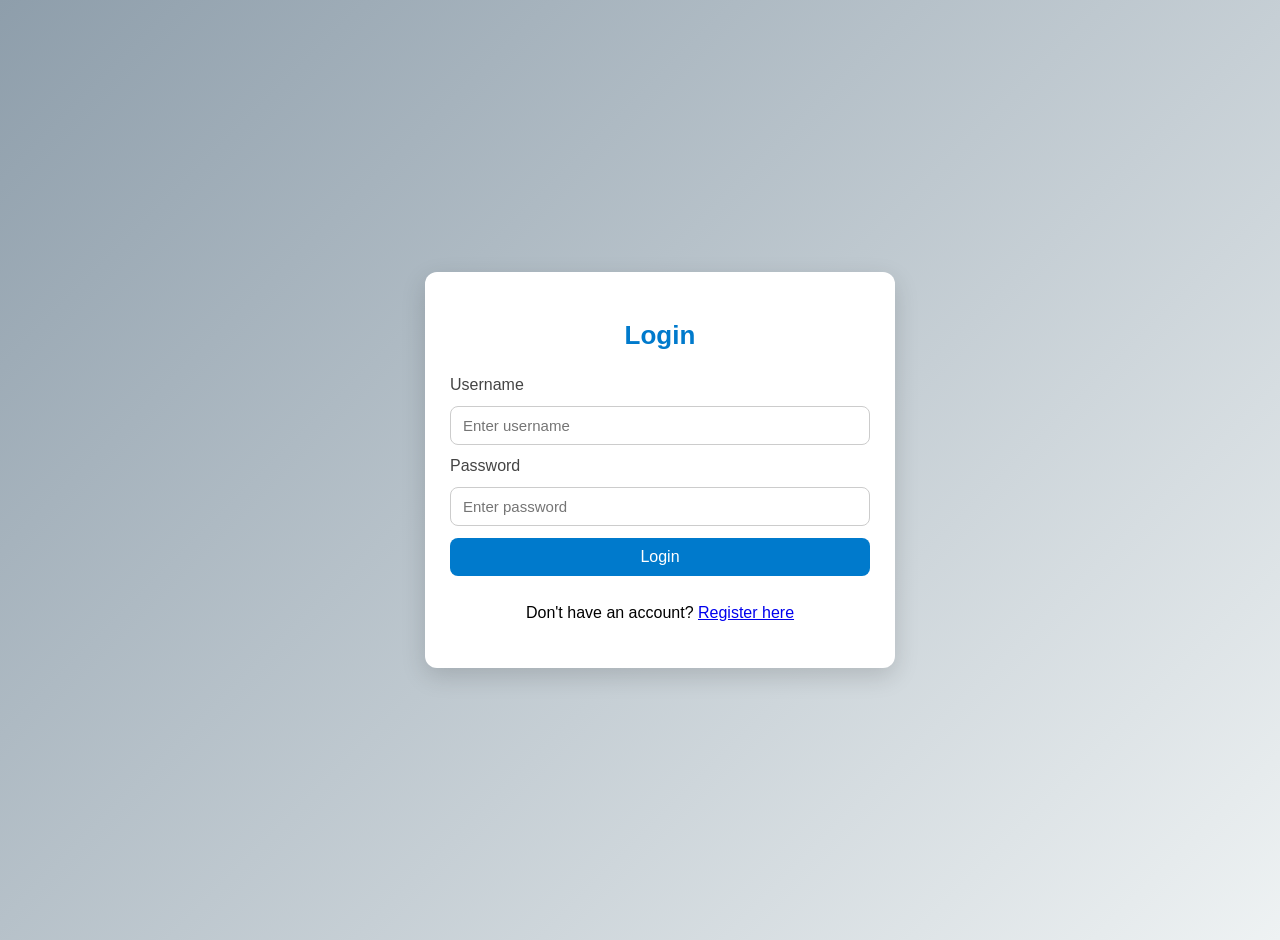
==== commit 8bdd7827: "feat: Updated index.html + frontend improvements" ====
--- a/frontend/index.html
+++ b/frontend/index.html
@@ -1,53 +1,20 @@
-﻿<!DOCTYPE html>
-<html lang="en">
-  <head>
-    <meta charset="UTF-8" />
-    <meta name="viewport" content="width=device-width, initial-scale=1.0" />
-    <title>Smart Expense Tracker - Login</title>
+<!--
+  SMART EXPENSE TRACKER – INDEX PAGE
+  Author: Pukar Adhikari (Frontend Developer / Tester)
+  CMSC 495 – Capstone Project (Nov 2025)
 
-    <!-- Link to shared stylesheet for authentication and layout styling -->
-    <link rel="stylesheet" href="style.css" />
-  </head>
+  Purpose:
+  Redirects users to login.html (or dashboard if already authenticated).
+-->
 
-  <body class="auth-body">
-    <!-- ================= LOGIN PAGE CONTAINER ================= -->
-    <div class="auth-container">
-      <!-- App title -->
-      <h1>Smart Expense Tracker</h1>
-
-      <!-- ===== LOGIN FORM ===== -->
-      <form id="login-form">
-        <!-- Email/Username field -->
-        <label for="email">Email or Username</label>
-        <input 
-          type="text" 
-          id="email" 
-          placeholder="Enter your email or username" 
-          required 
-        />
-
-        <!-- Password field -->
-        <label for="password">Password</label>
-        <input 
-          type="password" 
-          id="password" 
-          placeholder="Enter your password" 
-          required 
-        />
-
-        <!-- Submit button for login -->
-        <button type="submit" class="btn-primary">Login</button>
-
-        <!-- Link to registration page -->
-        <p>
-          Don’t have an account?
-          <a href="register.html" class="link-register">Register here</a>
-        </p>
-      </form>
-    </div>
-
-    <!-- Authentication scripts -->
-    <script src="auth.js"></script>
-    <script src="login.js"></script>
-  </body>
+<!DOCTYPE html>
+<html>
+<head>
+  <meta charset="UTF-8">
+  <meta http-equiv="refresh" content="0; url=login.html">
+  <title>Redirecting...</title>
+</head>
+<body>
+  <p>If you are not redirected automatically, <a href="login.html">click here</a>.</p>
+</body>
 </html>
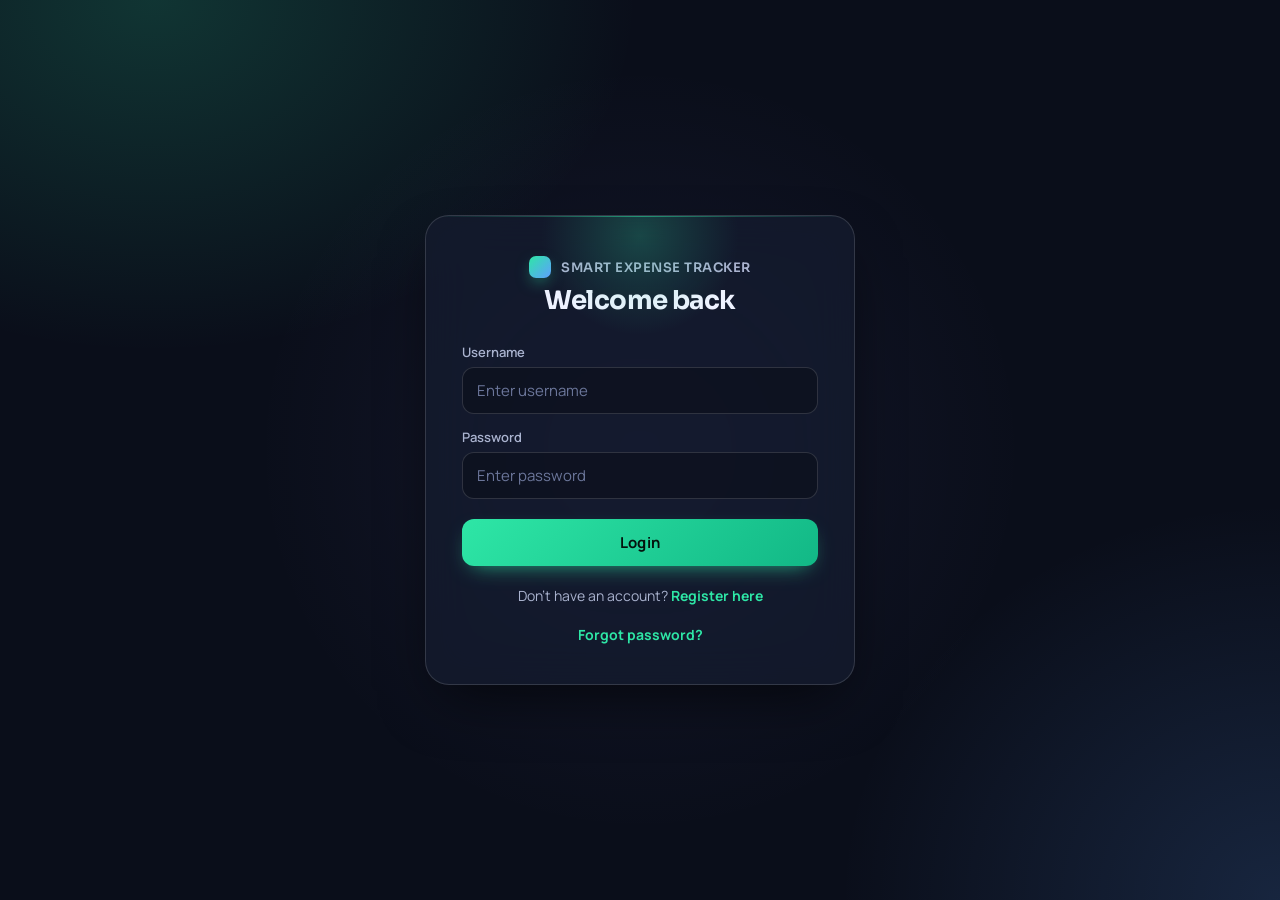
==== commit e3f37ed0: "Redesign frontend UI (dark fintech) + align category taxonomy Full visual rewrite of all pages to a " ====
--- a/frontend/index.html
+++ b/frontend/index.html
@@ -1,18 +1,20 @@
 <!--
-  SMART EXPENSE TRACKER – INDEX PAGE
-  Author: Pukar Adhikari (Frontend Developer / Tester)
-  CMSC 495 – Capstone Project (Nov 2025)
+  SMART EXPENSE TRACKER – INDEX (Redesign 2026)
+  CMSC 495 – Capstone Project
 
-  Purpose:
-  Redirects users to login.html (or dashboard if already authenticated).
+  Purpose: Redirects users to login.html.
 -->
-
 <!DOCTYPE html>
-<html>
+<html lang="en">
 <head>
   <meta charset="UTF-8">
   <meta http-equiv="refresh" content="0; url=login.html">
   <title>Redirecting...</title>
+  <style>
+    body{margin:0;height:100vh;display:flex;align-items:center;justify-content:center;
+      background:#0a0e1a;color:#aab3cf;font-family:"Segoe UI",sans-serif;}
+    a{color:#2ee6a6;}
+  </style>
 </head>
 <body>
   <p>If you are not redirected automatically, <a href="login.html">click here</a>.</p>
